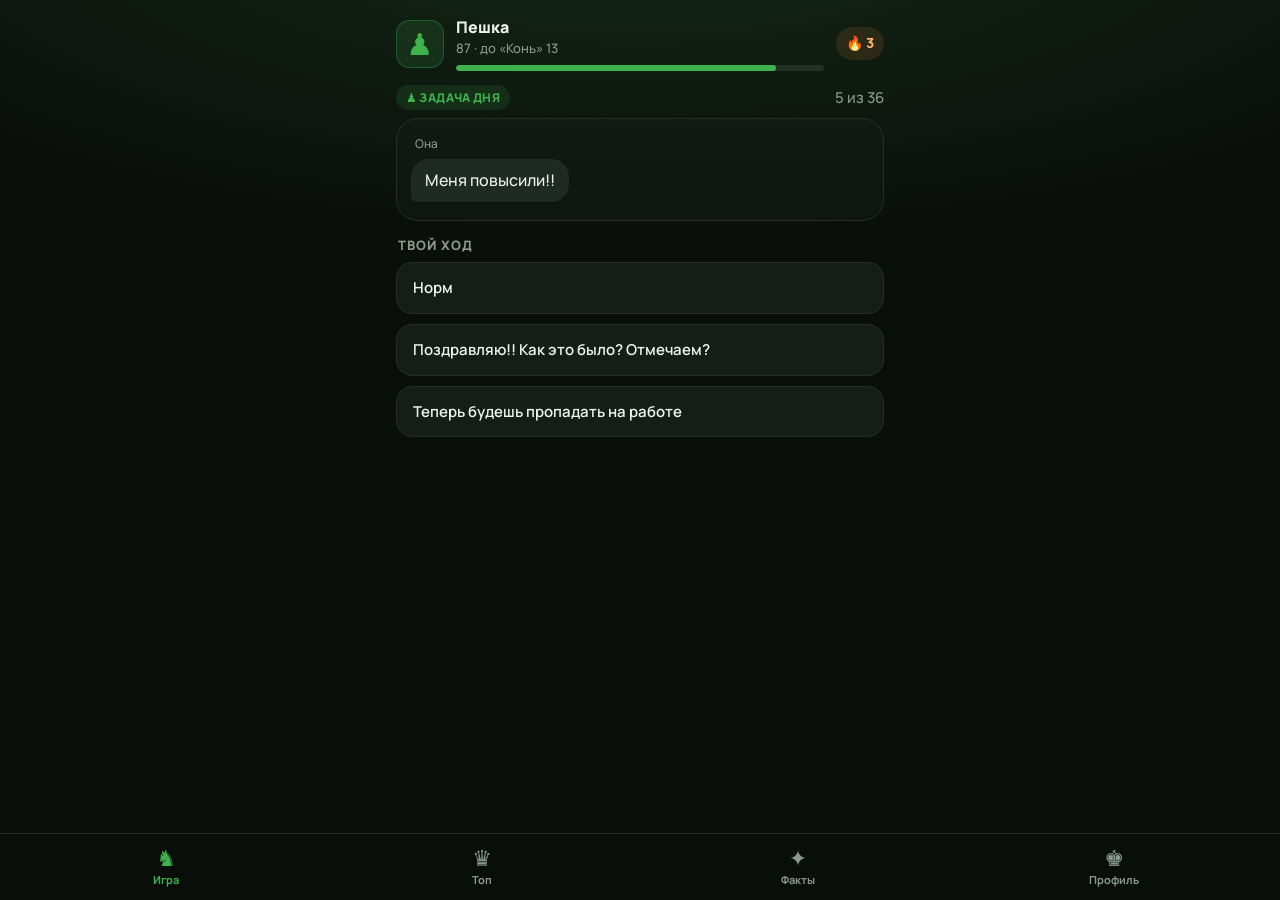
==== webapp_chess/index.html @ d517b085 "Mini App «Шах и чат» (/play/): задачи с оценкой хода на весь экран, топ за день/неделю/всё время, фа" ====
<!doctype html>
<html lang="ru">
<head>
  <meta charset="utf-8">
  <meta name="viewport" content="width=device-width, initial-scale=1, maximum-scale=1, user-scalable=no, viewport-fit=cover">
  <meta name="theme-color" content="#0b0f0c">
  <title>Шах и чат</title>
  <script src="https://telegram.org/js/telegram-web-app.js"></script>
  <link rel="preconnect" href="https://fonts.googleapis.com">
  <link rel="preconnect" href="https://fonts.gstatic.com" crossorigin>
  <link href="https://fonts.googleapis.com/css2?family=Manrope:wght@400;500;600;700;800&family=Unbounded:wght@600;800&display=swap" rel="stylesheet">
  <link rel="stylesheet" href="style.css">
</head>
<body>
  <main id="screen" class="screen"></main>

  <nav class="tabs" id="tabs">
    <button data-tab="game" class="active"><span class="ti">♞</span>Игра</button>
    <button data-tab="top"><span class="ti">♛</span>Топ</button>
    <button data-tab="facts"><span class="ti">✦</span>Факты</button>
    <button data-tab="profile"><span class="ti">♚</span>Профиль</button>
  </nav>

  <div id="verdict" class="verdict hidden"></div>
  <div id="toast" class="toast hidden"></div>

  <script src="app.js"></script>
</body>
</html>
---- webapp_chess/style.css ----
:root {
  --bg: #0b0f0c;
  --bg2: #111812;
  --card: #151d17;
  --line: #233026;
  --text: #eef3ee;
  --muted: #8a9a8d;
  --green: rgb(62, 178, 76);
  --green-soft: rgba(62, 178, 76, .14);
  --bubble: #1f2a22;
  /* оценки ходов, как в шахматных движках */
  --m-brill: #1fc7b0;
  --m-good: #3eb24c;
  --m-dub: #f0c330;
  --m-mistake: #f08a30;
  --m-blunder: #e5484d;
  --m-mate: #b67cff;
  --safe-b: env(safe-area-inset-bottom, 0px);
}

* { box-sizing: border-box; -webkit-tap-highlight-color: transparent; }
html, body { margin: 0; background: var(--bg); color: var(--text); }
body {
  font: 500 15px/1.45 Manrope, system-ui, sans-serif;
  min-height: 100vh;
  overflow-x: hidden;
  background:
    radial-gradient(120% 60% at 50% -10%, rgba(62, 178, 76, .16), transparent 60%),
    var(--bg);
}
button { font: inherit; color: inherit; border: 0; background: none; cursor: pointer; }
a { color: var(--green); }
.hidden { display: none !important; }

.screen { max-width: 520px; margin: 0 auto; padding: 16px 16px calc(90px + var(--safe-b)); }
.h1 { font: 800 22px/1.15 Unbounded, sans-serif; margin: 4px 0 14px; letter-spacing: -.01em; }
.h2 { font: 700 13px/1 Manrope, sans-serif; text-transform: uppercase; letter-spacing: .08em; color: var(--muted); margin: 22px 0 10px; }
.muted { color: var(--muted); }

/* шапка игры */
.head { display: flex; align-items: center; gap: 12px; margin-bottom: 14px; }
.rank-ico {
  width: 48px; height: 48px; border-radius: 14px; flex: none;
  display: grid; place-items: center; font-size: 30px;
  background: var(--green-soft); color: var(--green);
  box-shadow: inset 0 0 0 1px rgba(62, 178, 76, .35);
}
.head-main { flex: 1; min-width: 0; }
.head-title { font-weight: 800; font-size: 16px; }
.head-sub { color: var(--muted); font-size: 13px; }
.streak {
  display: flex; align-items: center; gap: 4px; padding: 6px 10px; border-radius: 999px;
  background: rgba(240, 138, 48, .12); color: #ffb36b; font-weight: 800; font-size: 14px;
}
.bar { height: 6px; border-radius: 99px; background: var(--line); overflow: hidden; margin-top: 7px; }
.bar > i { display: block; height: 100%; width: 0; border-radius: inherit; background: var(--green); transition: width .9s cubic-bezier(.2, .8, .2, 1); }

/* задача */
.task-label { display: flex; align-items: center; justify-content: space-between; margin: 6px 0 8px; }
.pill {
  display: inline-flex; align-items: center; gap: 6px; padding: 4px 10px; border-radius: 999px;
  background: var(--green-soft); color: var(--green); font-weight: 800; font-size: 12px; letter-spacing: .03em;
}
.chat {
  background: linear-gradient(180deg, #121a14, #0f1511);
  border: 1px solid var(--line); border-radius: 22px; padding: 16px 14px 18px; margin-bottom: 18px;
}
.chat .who { font-size: 12px; color: var(--muted); margin: 0 0 6px 4px; }
.bubble {
  display: inline-block; max-width: 86%; padding: 10px 14px; border-radius: 18px 18px 18px 6px;
  background: var(--bubble); font-size: 16px; animation: pop .35s ease-out both;
}
.situation { font-size: 16px; font-weight: 600; }
.chat .note { color: var(--muted); font-size: 13px; margin-top: 10px; }
.your-move { font: 800 13px/1 Manrope, sans-serif; text-transform: uppercase; letter-spacing: .08em; color: var(--muted); margin: 0 0 10px 2px; }
.moves { display: grid; gap: 10px; }
.move {
  text-align: left; padding: 14px 16px; border-radius: 16px; background: var(--card);
  border: 1px solid var(--line); font-weight: 600; font-size: 15px;
  transition: transform .12s, border-color .2s, background .2s; animation: rise .4s ease-out both;
}
.move:nth-child(2) { animation-delay: .06s; }
.move:nth-child(3) { animation-delay: .12s; }
.move:active { transform: scale(.98); }
.move.picked { border-color: var(--green); background: var(--green-soft); }
.moves.locked .move:not(.picked) { opacity: .45; }

.btn {
  display: flex; align-items: center; justify-content: center; gap: 8px; width: 100%;
  padding: 15px; border-radius: 16px; font-weight: 800; font-size: 16px;
  background: var(--green); color: #fff;
}
.btn.ghost { background: var(--card); color: var(--text); border: 1px solid var(--line); }
.btn:active { transform: scale(.98); }
.row { display: grid; grid-template-columns: 1fr 1fr; gap: 10px; margin-top: 10px; }

.empty { text-align: center; padding: 40px 10px; }
.empty .big { font-size: 56px; }

/* оценка хода на весь экран */
.verdict {
  position: fixed; inset: 0; z-index: 20; display: flex; flex-direction: column; justify-content: flex-end;
  background: rgba(5, 8, 6, .82); backdrop-filter: blur(6px); animation: fade .2s ease-out both;
}
.verdict-in { max-width: 520px; width: 100%; margin: 0 auto; padding: 24px 16px calc(20px + var(--safe-b)); }
.badge {
  width: 132px; height: 132px; border-radius: 50%; margin: 0 auto 14px; display: grid; place-items: center;
  font: 800 54px/1 Unbounded, sans-serif; color: #fff; background: var(--c);
  box-shadow: 0 0 0 8px color-mix(in srgb, var(--c) 22%, transparent), 0 0 60px color-mix(in srgb, var(--c) 55%, transparent);
  animation: stamp .55s cubic-bezier(.2, 1.6, .4, 1) both;
}
.v-name { text-align: center; font: 800 26px/1.1 Unbounded, sans-serif; color: var(--c); margin-bottom: 8px; animation: rise .4s .15s both; }
.v-delta { text-align: center; font: 800 20px/1 Manrope, sans-serif; margin-bottom: 18px; animation: rise .4s .25s both; }
.v-delta.plus { color: var(--green); }
.v-delta.minus { color: var(--m-blunder); }
.v-card { background: var(--card); border: 1px solid var(--line); border-radius: 18px; padding: 14px 16px; margin-bottom: 10px; animation: rise .4s .3s both; }
.v-card .lbl { font-size: 12px; color: var(--muted); font-weight: 700; text-transform: uppercase; letter-spacing: .06em; margin-bottom: 4px; }
.rankup { text-align: center; font-weight: 800; color: #ffd76b; margin-bottom: 12px; animation: pop .5s .4s both; }

/* топ */
.seg { display: grid; grid-template-columns: repeat(3, 1fr); background: var(--card); border: 1px solid var(--line); border-radius: 14px; padding: 4px; margin-bottom: 18px; }
.seg button { padding: 9px 0; border-radius: 10px; font-weight: 700; color: var(--muted); }
.seg button.active { background: var(--green); color: #fff; }
.podium { display: grid; grid-template-columns: 1fr 1.15fr 1fr; align-items: end; gap: 8px; margin-bottom: 18px; }
.pod { text-align: center; }
.pod .av {
  width: 54px; height: 54px; margin: 0 auto 6px; border-radius: 50%; display: grid; place-items: center;
  font: 800 20px/1 Unbounded, sans-serif; background: var(--card); border: 2px solid var(--line);
}
.pod.p1 .av { width: 66px; height: 66px; border-color: #ffd76b; box-shadow: 0 0 24px rgba(255, 215, 107, .35); }
.pod.p2 .av { border-color: #cfd6dd; }
.pod.p3 .av { border-color: #d39a62; }
.pod .nm { font-weight: 800; font-size: 14px; overflow: hidden; text-overflow: ellipsis; white-space: nowrap; }
.pod .pt { color: var(--muted); font-size: 13px; }
.pod .step { margin-top: 8px; border-radius: 12px 12px 0 0; background: var(--card); border: 1px solid var(--line); border-bottom: 0; font: 800 18px/1 Unbounded, sans-serif; padding-top: 10px; }
.pod.p1 .step { height: 74px; color: #ffd76b; }
.pod.p2 .step { height: 54px; color: #cfd6dd; }
.pod.p3 .step { height: 40px; color: #d39a62; }
.crown { font-size: 22px; line-height: 1; margin-bottom: 2px; }
.list { display: grid; gap: 6px; }
.li { display: flex; align-items: center; gap: 12px; padding: 11px 14px; border-radius: 14px; background: var(--card); border: 1px solid var(--line); }
.li.me { border-color: var(--green); background: var(--green-soft); }
.li .pl { width: 26px; color: var(--muted); font-weight: 800; }
.li .nm { flex: 1; font-weight: 700; min-width: 0; overflow: hidden; text-overflow: ellipsis; white-space: nowrap; }
.li .rk { color: var(--muted); font-size: 13px; }
.li .pt { font-weight: 800; }
.me-pin { position: sticky; bottom: calc(76px + var(--safe-b)); margin-top: 12px; }

/* факты */
.fact { background: var(--card); border: 1px solid var(--line); border-radius: 20px; padding: 16px; margin-bottom: 12px; }
.fact.day { border-color: rgba(62, 178, 76, .5); background: linear-gradient(180deg, rgba(62, 178, 76, .12), var(--card)); }
.fact .txt { font-size: 16px; font-weight: 600; margin: 8px 0 12px; }
.fact .tip { display: flex; gap: 8px; padding: 10px 12px; border-radius: 12px; background: rgba(255, 215, 107, .08); color: #f4e2a8; font-size: 14px; }
.fact .src { color: var(--muted); font-size: 12px; margin-top: 10px; }

/* профиль */
.hero { text-align: center; padding: 10px 0 4px; }
.hero .rank-ico { width: 84px; height: 84px; font-size: 52px; border-radius: 26px; margin: 0 auto 10px; }
.hero .rt { font: 800 46px/1 Unbounded, sans-serif; }
.hero .rn { color: var(--green); font-weight: 800; margin-top: 4px; }
.stats { display: grid; grid-template-columns: repeat(3, 1fr); gap: 8px; margin-top: 18px; }
.stat { background: var(--card); border: 1px solid var(--line); border-radius: 16px; padding: 12px 6px; text-align: center; }
.stat b { display: block; font: 800 20px/1.1 Unbounded, sans-serif; }
.stat span { color: var(--muted); font-size: 12px; }
.chart { display: flex; align-items: flex-end; gap: 4px; height: 110px; padding: 12px; background: var(--card); border: 1px solid var(--line); border-radius: 18px; }
.chart .col { flex: 1; display: flex; flex-direction: column; justify-content: flex-end; align-items: center; height: 100%; gap: 4px; }
.chart .col i { display: block; width: 100%; max-width: 18px; border-radius: 5px 5px 2px 2px; background: var(--green); min-height: 2px; }
.chart .col i.neg { background: var(--m-blunder); }
.chart .col span { font-size: 9px; color: var(--muted); }
.marks { display: grid; gap: 8px; }
.mk { display: flex; align-items: center; gap: 10px; }
.mk .b { width: 38px; height: 28px; border-radius: 9px; display: grid; place-items: center; font: 800 13px/1 Unbounded, sans-serif; color: #fff; background: var(--c); flex: none; }
.mk .tr { flex: 1; height: 10px; border-radius: 99px; background: var(--line); overflow: hidden; }
.mk .tr i { display: block; height: 100%; background: var(--c); border-radius: inherit; }
.mk .n { width: 34px; text-align: right; font-weight: 800; }
.ranks { display: grid; grid-template-columns: repeat(6, 1fr); gap: 6px; }
.rk-step { text-align: center; padding: 10px 0 8px; border-radius: 14px; background: var(--card); border: 1px solid var(--line); opacity: .45; }
.rk-step.on { opacity: 1; border-color: rgba(62, 178, 76, .5); }
.rk-step.cur { background: var(--green-soft); border-color: var(--green); }
.rk-step .f { font-size: 26px; line-height: 1; }
.rk-step .l { font-size: 10px; color: var(--muted); margin-top: 4px; }

/* нижняя панель */
.tabs {
  position: fixed; left: 0; right: 0; bottom: 0; z-index: 10; display: grid; grid-template-columns: repeat(4, 1fr);
  padding: 8px 8px calc(8px + var(--safe-b)); background: rgba(11, 15, 12, .92); backdrop-filter: blur(12px);
  border-top: 1px solid var(--line);
}
.tabs button { display: flex; flex-direction: column; align-items: center; gap: 2px; padding: 4px 0; font-size: 11px; font-weight: 700; color: var(--muted); }
.tabs .ti { font-size: 22px; line-height: 1.1; }
.tabs button.active { color: var(--green); }

.toast {
  position: fixed; left: 50%; bottom: calc(90px + var(--safe-b)); transform: translateX(-50%); z-index: 30;
  background: #222c25; border: 1px solid var(--line); padding: 10px 16px; border-radius: 12px; font-weight: 700; font-size: 14px;
  max-width: calc(100% - 32px);
}
.skel { height: 70px; border-radius: 16px; background: linear-gradient(90deg, var(--card), #1b251e, var(--card)); background-size: 200% 100%; animation: shimmer 1.2s infinite; margin-bottom: 10px; }

@keyframes pop { from { transform: scale(.85); opacity: 0; } to { transform: none; opacity: 1; } }
@keyframes rise { from { transform: translateY(12px); opacity: 0; } to { transform: none; opacity: 1; } }
@keyframes fade { from { opacity: 0; } to { opacity: 1; } }
@keyframes stamp { 0% { transform: scale(2.4) rotate(-12deg); opacity: 0; } 100% { transform: none; opacity: 1; } }
@keyframes shimmer { to { background-position: -200% 0; } }
@media (prefers-reduced-motion: reduce) { * { animation: none !important; transition: none !important; } }
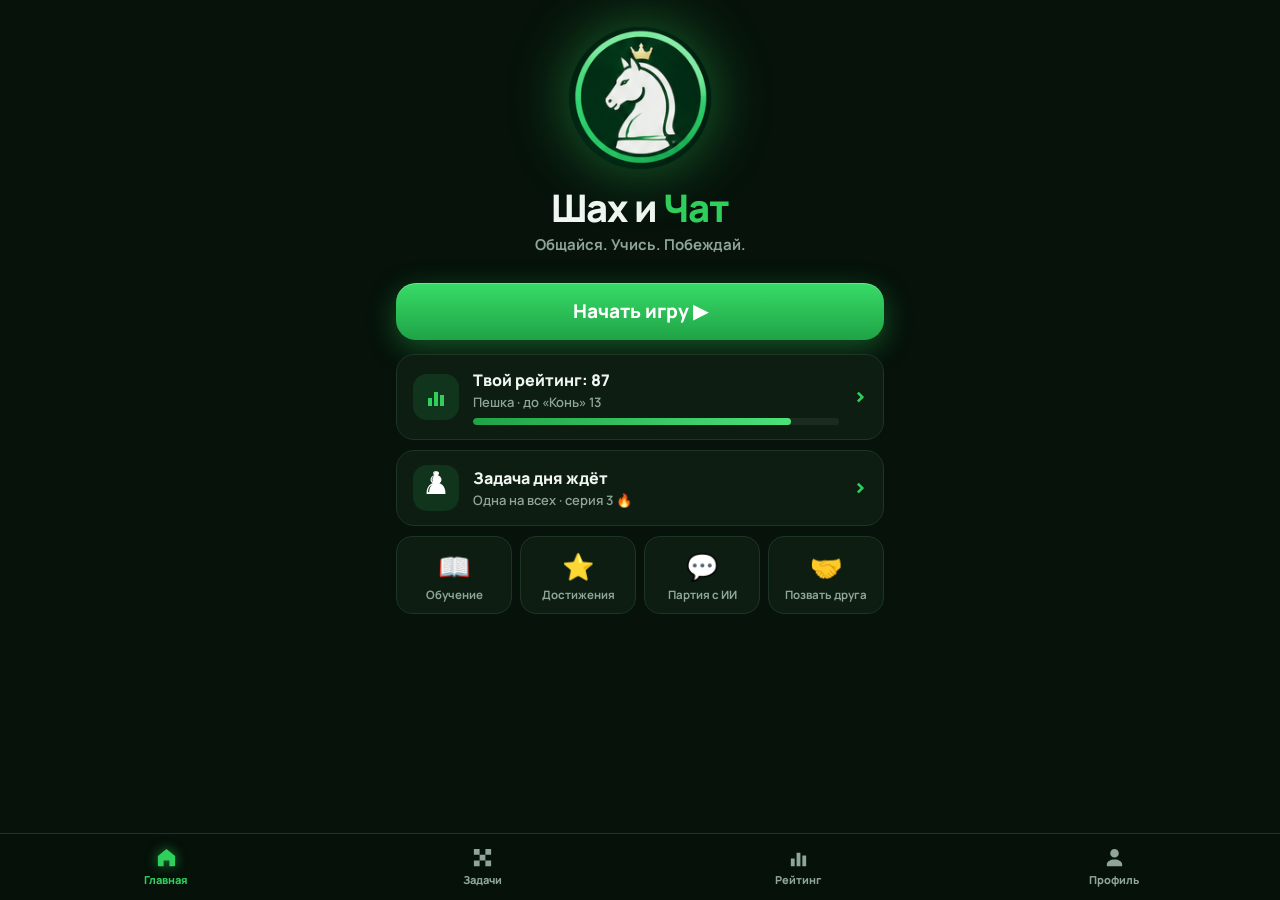
==== commit 8b4f6bf3: "Mini App «Шах и Чат» по макету: логотип-конь, белые 2D-фигуры, Главная/Задачи/Рейтинг/Профиль, Обуче" ====
--- a/webapp_chess/index.html
+++ b/webapp_chess/index.html
@@ -3,22 +3,32 @@
 <head>
   <meta charset="utf-8">
   <meta name="viewport" content="width=device-width, initial-scale=1, maximum-scale=1, user-scalable=no, viewport-fit=cover">
-  <meta name="theme-color" content="#0b0f0c">
-  <title>Шах и чат</title>
+  <meta name="theme-color" content="#06120a">
+  <title>Шах и Чат</title>
+  <link rel="icon" href="favicon.png">
   <script src="https://telegram.org/js/telegram-web-app.js"></script>
   <link rel="preconnect" href="https://fonts.googleapis.com">
   <link rel="preconnect" href="https://fonts.gstatic.com" crossorigin>
-  <link href="https://fonts.googleapis.com/css2?family=Manrope:wght@400;500;600;700;800&family=Unbounded:wght@600;800&display=swap" rel="stylesheet">
+  <link href="https://fonts.googleapis.com/css2?family=Manrope:wght@500;600;700;800&family=Noto+Sans+Symbols+2&display=swap" rel="stylesheet">
   <link rel="stylesheet" href="style.css">
 </head>
 <body>
+  <div class="board-bg"></div>
   <main id="screen" class="screen"></main>
 
   <nav class="tabs" id="tabs">
-    <button data-tab="game" class="active"><span class="ti">♞</span>Игра</button>
-    <button data-tab="top"><span class="ti">♛</span>Топ</button>
-    <button data-tab="facts"><span class="ti">✦</span>Факты</button>
-    <button data-tab="profile"><span class="ti">♚</span>Профиль</button>
+    <button data-tab="home" class="active">
+      <svg viewBox="0 0 24 24"><path d="M3 10.5 12 3l9 7.5V20a1 1 0 0 1-1 1h-5v-6h-6v6H4a1 1 0 0 1-1-1z"/></svg>Главная
+    </button>
+    <button data-tab="game">
+      <svg viewBox="0 0 24 24"><path d="M3 3h6v6H3zm6 6h6v6H9zm6-6h6v6h-6zM3 15h6v6H3zm12 0h6v6h-6z"/></svg>Задачи
+    </button>
+    <button data-tab="top">
+      <svg viewBox="0 0 24 24"><path d="M4 13h4v8H4zm6-6h4v14h-4zm6 3h4v11h-4z"/></svg>Рейтинг
+    </button>
+    <button data-tab="profile">
+      <svg viewBox="0 0 24 24"><path d="M12 12a4.5 4.5 0 1 0 0-9 4.5 4.5 0 0 0 0 9zm0 2c-4.4 0-8 2.2-8 5v2h16v-2c0-2.8-3.6-5-8-5z"/></svg>Профиль
+    </button>
   </nav>
 
   <div id="verdict" class="verdict hidden"></div>
--- a/webapp_chess/style.css
+++ b/webapp_chess/style.css
@@ -1,167 +1,204 @@
+/* «Шах и Чат»: тёмно-зелёный, белые 2D-фигуры, зелёные кнопки со свечением (по макету владельца 17.11) */
 :root {
-  --bg: #0b0f0c;
-  --bg2: #111812;
-  --card: #151d17;
-  --line: #233026;
-  --text: #eef3ee;
-  --muted: #8a9a8d;
-  --green: rgb(62, 178, 76);
-  --green-soft: rgba(62, 178, 76, .14);
-  --bubble: #1f2a22;
+  --bg: #06120a;
+  --card: #0d1d12;
+  --card2: #11261a;
+  --line: #1c3524;
+  --text: #f1f6f2;
+  --muted: #8ea597;
+  --green: #2fcf5c;
+  --green2: #1fa346;
+  --green-soft: rgba(47, 207, 92, .13);
+  --gold: #f2c94c;
+  --bubble: #1a2e21;
   /* оценки ходов, как в шахматных движках */
   --m-brill: #1fc7b0;
-  --m-good: #3eb24c;
+  --m-good: #2fcf5c;
   --m-dub: #f0c330;
   --m-mistake: #f08a30;
   --m-blunder: #e5484d;
   --m-mate: #b67cff;
   --safe-b: env(safe-area-inset-bottom, 0px);
+  --piece: "Noto Sans Symbols 2", "Segoe UI Symbol", "DejaVu Sans", sans-serif;
 }
 
 * { box-sizing: border-box; -webkit-tap-highlight-color: transparent; }
 html, body { margin: 0; background: var(--bg); color: var(--text); }
-body {
-  font: 500 15px/1.45 Manrope, system-ui, sans-serif;
-  min-height: 100vh;
-  overflow-x: hidden;
-  background:
-    radial-gradient(120% 60% at 50% -10%, rgba(62, 178, 76, .16), transparent 60%),
-    var(--bg);
-}
+body { font: 600 15px/1.45 Manrope, system-ui, sans-serif; min-height: 100vh; overflow-x: hidden; }
 button { font: inherit; color: inherit; border: 0; background: none; cursor: pointer; }
 a { color: var(--green); }
 .hidden { display: none !important; }
 
-.screen { max-width: 520px; margin: 0 auto; padding: 16px 16px calc(90px + var(--safe-b)); }
-.h1 { font: 800 22px/1.15 Unbounded, sans-serif; margin: 4px 0 14px; letter-spacing: -.01em; }
-.h2 { font: 700 13px/1 Manrope, sans-serif; text-transform: uppercase; letter-spacing: .08em; color: var(--muted); margin: 22px 0 10px; }
+/* шахматная доска, тающая книзу, + зелёный свет сверху */
+.board-bg {
+  position: fixed; inset: 0 0 auto 0; height: 420px; z-index: -1; pointer-events: none;
+  background:
+    radial-gradient(90% 70% at 50% 0%, rgba(47, 207, 92, .20), transparent 70%),
+    conic-gradient(rgba(255, 255, 255, .035) 25%, transparent 0 50%, rgba(255, 255, 255, .035) 0 75%, transparent 0) 0 0 / 64px 64px;
+  -webkit-mask-image: linear-gradient(#000 30%, transparent);
+  mask-image: linear-gradient(#000 30%, transparent);
+}
+
+.screen { max-width: 520px; margin: 0 auto; padding: 16px 16px calc(96px + var(--safe-b)); }
+.title { font: 800 26px/1.15 Manrope, sans-serif; margin: 6px 0 4px; letter-spacing: -.02em; }
+.subtitle { color: var(--muted); font-weight: 600; margin: 0 0 16px; }
+.h2 { font: 800 17px/1.2 Manrope, sans-serif; margin: 24px 0 10px; display: flex; justify-content: space-between; align-items: baseline; }
+.h2 small { color: var(--muted); font-size: 14px; }
 .muted { color: var(--muted); }
-
-/* шапка игры */
+.green { color: var(--green); }
+.piece { font-family: var(--piece); font-weight: 400; line-height: 1; color: #fff; }
+
+/* главная */
+.hero { text-align: center; padding: 8px 0 6px; }
+.hero img { width: 148px; height: 148px; filter: drop-shadow(0 0 30px rgba(47, 207, 92, .45)); animation: float 5s ease-in-out infinite; }
+.brand { font: 800 38px/1.05 Manrope, sans-serif; letter-spacing: -.03em; margin-top: 10px; }
+.brand span { color: var(--green); }
+.tagline { color: var(--muted); font-weight: 700; margin-top: 6px; }
+
+.btn {
+  display: flex; align-items: center; justify-content: center; gap: 10px; width: 100%;
+  padding: 16px; border-radius: 18px; font: 800 17px/1 Manrope, sans-serif; color: #fff;
+  background: linear-gradient(180deg, #38dc68, var(--green2));
+  box-shadow: 0 8px 28px rgba(47, 207, 92, .35), inset 0 1px 0 rgba(255, 255, 255, .25);
+  transition: transform .12s;
+}
+.btn.big { padding: 19px; font-size: 19px; border-radius: 20px; margin: 22px 0 14px; }
+.btn.ghost { background: var(--card); box-shadow: none; border: 1px solid var(--line); font-size: 15px; }
+.btn:active { transform: scale(.97); }
+.row { display: grid; grid-template-columns: 1fr 1fr; gap: 10px; margin-top: 10px; }
+
+.card {
+  display: flex; align-items: center; gap: 14px; width: 100%; text-align: left;
+  padding: 14px 16px; border-radius: 18px; background: var(--card); border: 1px solid var(--line); margin-bottom: 10px;
+}
+.card .ico { width: 46px; height: 46px; border-radius: 14px; display: grid; place-items: center; flex: none; background: var(--green-soft); color: var(--green); font-size: 24px; }
+.card .ico .piece { font-size: 30px; }
+.card .main { flex: 1; min-width: 0; }
+.card .t { font-weight: 800; font-size: 16px; }
+.card .s { color: var(--muted); font-size: 13px; font-weight: 600; }
+.card .arrow { color: var(--green); font-size: 22px; font-weight: 800; }
+.card.done .ico { background: rgba(242, 201, 76, .12); color: var(--gold); }
+
+.tiles { display: grid; grid-template-columns: repeat(4, 1fr); gap: 8px; }
+.tile { padding: 14px 4px 10px; border-radius: 16px; background: var(--card); border: 1px solid var(--line); text-align: center; font-size: 11.5px; font-weight: 700; color: var(--muted); }
+.tile .ti { font-size: 26px; line-height: 1.2; margin-bottom: 4px; display: block; }
+.tile:active { transform: scale(.96); }
+
+/* шапка задач */
 .head { display: flex; align-items: center; gap: 12px; margin-bottom: 14px; }
 .rank-ico {
-  width: 48px; height: 48px; border-radius: 14px; flex: none;
-  display: grid; place-items: center; font-size: 30px;
-  background: var(--green-soft); color: var(--green);
-  box-shadow: inset 0 0 0 1px rgba(62, 178, 76, .35);
-}
+  width: 50px; height: 50px; border-radius: 50%; flex: none; display: grid; place-items: center;
+  background: radial-gradient(circle at 50% 35%, #173c24, #0b1c11); border: 2px solid var(--green);
+  box-shadow: 0 0 18px rgba(47, 207, 92, .35);
+}
+.rank-ico .piece { font-size: 30px; }
 .head-main { flex: 1; min-width: 0; }
 .head-title { font-weight: 800; font-size: 16px; }
 .head-sub { color: var(--muted); font-size: 13px; }
-.streak {
-  display: flex; align-items: center; gap: 4px; padding: 6px 10px; border-radius: 999px;
-  background: rgba(240, 138, 48, .12); color: #ffb36b; font-weight: 800; font-size: 14px;
-}
-.bar { height: 6px; border-radius: 99px; background: var(--line); overflow: hidden; margin-top: 7px; }
-.bar > i { display: block; height: 100%; width: 0; border-radius: inherit; background: var(--green); transition: width .9s cubic-bezier(.2, .8, .2, 1); }
+.streak { display: flex; align-items: center; gap: 4px; padding: 6px 11px; border-radius: 999px; background: rgba(240, 138, 48, .13); color: #ffb36b; font-weight: 800; font-size: 14px; }
+.bar { height: 7px; border-radius: 99px; background: #1a2c20; overflow: hidden; margin-top: 7px; }
+.bar > i { display: block; height: 100%; width: 0; border-radius: inherit; background: linear-gradient(90deg, var(--green2), #4be27a); transition: width .9s cubic-bezier(.2, .8, .2, 1); }
 
 /* задача */
 .task-label { display: flex; align-items: center; justify-content: space-between; margin: 6px 0 8px; }
-.pill {
-  display: inline-flex; align-items: center; gap: 6px; padding: 4px 10px; border-radius: 999px;
-  background: var(--green-soft); color: var(--green); font-weight: 800; font-size: 12px; letter-spacing: .03em;
-}
-.chat {
-  background: linear-gradient(180deg, #121a14, #0f1511);
-  border: 1px solid var(--line); border-radius: 22px; padding: 16px 14px 18px; margin-bottom: 18px;
-}
+.pill { display: inline-flex; align-items: center; gap: 6px; padding: 5px 11px; border-radius: 999px; background: var(--green-soft); color: var(--green); font-weight: 800; font-size: 12px; letter-spacing: .03em; }
+.chat { background: linear-gradient(180deg, var(--card2), var(--card)); border: 1px solid var(--line); border-radius: 22px; padding: 16px 14px 18px; margin-bottom: 18px; }
 .chat .who { font-size: 12px; color: var(--muted); margin: 0 0 6px 4px; }
-.bubble {
-  display: inline-block; max-width: 86%; padding: 10px 14px; border-radius: 18px 18px 18px 6px;
-  background: var(--bubble); font-size: 16px; animation: pop .35s ease-out both;
-}
-.situation { font-size: 16px; font-weight: 600; }
+.bubble { display: inline-block; max-width: 86%; padding: 10px 14px; border-radius: 18px 18px 18px 6px; background: var(--bubble); font-size: 16px; font-weight: 600; animation: pop .35s ease-out both; }
+.situation { font-size: 16px; font-weight: 700; }
 .chat .note { color: var(--muted); font-size: 13px; margin-top: 10px; }
-.your-move { font: 800 13px/1 Manrope, sans-serif; text-transform: uppercase; letter-spacing: .08em; color: var(--muted); margin: 0 0 10px 2px; }
+.your-move { font-weight: 800; font-size: 13px; text-transform: uppercase; letter-spacing: .08em; color: var(--muted); margin: 0 0 10px 2px; }
 .moves { display: grid; gap: 10px; }
-.move {
-  text-align: left; padding: 14px 16px; border-radius: 16px; background: var(--card);
-  border: 1px solid var(--line); font-weight: 600; font-size: 15px;
-  transition: transform .12s, border-color .2s, background .2s; animation: rise .4s ease-out both;
-}
+.move { text-align: left; padding: 15px 16px; border-radius: 16px; background: var(--card); border: 1px solid var(--line); font-weight: 700; font-size: 15px; transition: transform .12s, border-color .2s, background .2s; animation: rise .4s ease-out both; }
 .move:nth-child(2) { animation-delay: .06s; }
 .move:nth-child(3) { animation-delay: .12s; }
 .move:active { transform: scale(.98); }
 .move.picked { border-color: var(--green); background: var(--green-soft); }
 .moves.locked .move:not(.picked) { opacity: .45; }
 
-.btn {
-  display: flex; align-items: center; justify-content: center; gap: 8px; width: 100%;
-  padding: 15px; border-radius: 16px; font-weight: 800; font-size: 16px;
-  background: var(--green); color: #fff;
-}
-.btn.ghost { background: var(--card); color: var(--text); border: 1px solid var(--line); }
-.btn:active { transform: scale(.98); }
-.row { display: grid; grid-template-columns: 1fr 1fr; gap: 10px; margin-top: 10px; }
-
-.empty { text-align: center; padding: 40px 10px; }
-.empty .big { font-size: 56px; }
+.empty { text-align: center; padding: 30px 10px; }
+.empty img { width: 110px; }
 
 /* оценка хода на весь экран */
-.verdict {
-  position: fixed; inset: 0; z-index: 20; display: flex; flex-direction: column; justify-content: flex-end;
-  background: rgba(5, 8, 6, .82); backdrop-filter: blur(6px); animation: fade .2s ease-out both;
-}
+.verdict { position: fixed; inset: 0; z-index: 20; display: flex; flex-direction: column; justify-content: flex-end; background: rgba(3, 9, 5, .85); backdrop-filter: blur(6px); animation: fade .2s ease-out both; overflow-y: auto; }
 .verdict-in { max-width: 520px; width: 100%; margin: 0 auto; padding: 24px 16px calc(20px + var(--safe-b)); }
-.badge {
-  width: 132px; height: 132px; border-radius: 50%; margin: 0 auto 14px; display: grid; place-items: center;
-  font: 800 54px/1 Unbounded, sans-serif; color: #fff; background: var(--c);
-  box-shadow: 0 0 0 8px color-mix(in srgb, var(--c) 22%, transparent), 0 0 60px color-mix(in srgb, var(--c) 55%, transparent);
-  animation: stamp .55s cubic-bezier(.2, 1.6, .4, 1) both;
-}
-.v-name { text-align: center; font: 800 26px/1.1 Unbounded, sans-serif; color: var(--c); margin-bottom: 8px; animation: rise .4s .15s both; }
-.v-delta { text-align: center; font: 800 20px/1 Manrope, sans-serif; margin-bottom: 18px; animation: rise .4s .25s both; }
+.badge { width: 128px; height: 128px; border-radius: 50%; margin: 0 auto 14px; display: grid; place-items: center; font: 800 54px/1 Manrope, sans-serif; color: #fff; background: var(--c); box-shadow: 0 0 0 8px color-mix(in srgb, var(--c) 22%, transparent), 0 0 60px color-mix(in srgb, var(--c) 55%, transparent); animation: stamp .55s cubic-bezier(.2, 1.6, .4, 1) both; }
+.v-name { text-align: center; font: 800 28px/1.1 Manrope, sans-serif; color: var(--c); margin-bottom: 8px; animation: rise .4s .15s both; }
+.v-delta { text-align: center; font-weight: 800; font-size: 19px; margin-bottom: 18px; animation: rise .4s .25s both; }
 .v-delta.plus { color: var(--green); }
 .v-delta.minus { color: var(--m-blunder); }
 .v-card { background: var(--card); border: 1px solid var(--line); border-radius: 18px; padding: 14px 16px; margin-bottom: 10px; animation: rise .4s .3s both; }
-.v-card .lbl { font-size: 12px; color: var(--muted); font-weight: 700; text-transform: uppercase; letter-spacing: .06em; margin-bottom: 4px; }
-.rankup { text-align: center; font-weight: 800; color: #ffd76b; margin-bottom: 12px; animation: pop .5s .4s both; }
-
-/* топ */
-.seg { display: grid; grid-template-columns: repeat(3, 1fr); background: var(--card); border: 1px solid var(--line); border-radius: 14px; padding: 4px; margin-bottom: 18px; }
-.seg button { padding: 9px 0; border-radius: 10px; font-weight: 700; color: var(--muted); }
-.seg button.active { background: var(--green); color: #fff; }
-.podium { display: grid; grid-template-columns: 1fr 1.15fr 1fr; align-items: end; gap: 8px; margin-bottom: 18px; }
-.pod { text-align: center; }
-.pod .av {
-  width: 54px; height: 54px; margin: 0 auto 6px; border-radius: 50%; display: grid; place-items: center;
-  font: 800 20px/1 Unbounded, sans-serif; background: var(--card); border: 2px solid var(--line);
-}
-.pod.p1 .av { width: 66px; height: 66px; border-color: #ffd76b; box-shadow: 0 0 24px rgba(255, 215, 107, .35); }
-.pod.p2 .av { border-color: #cfd6dd; }
-.pod.p3 .av { border-color: #d39a62; }
-.pod .nm { font-weight: 800; font-size: 14px; overflow: hidden; text-overflow: ellipsis; white-space: nowrap; }
-.pod .pt { color: var(--muted); font-size: 13px; }
-.pod .step { margin-top: 8px; border-radius: 12px 12px 0 0; background: var(--card); border: 1px solid var(--line); border-bottom: 0; font: 800 18px/1 Unbounded, sans-serif; padding-top: 10px; }
-.pod.p1 .step { height: 74px; color: #ffd76b; }
-.pod.p2 .step { height: 54px; color: #cfd6dd; }
-.pod.p3 .step { height: 40px; color: #d39a62; }
-.crown { font-size: 22px; line-height: 1; margin-bottom: 2px; }
+.v-card .lbl { font-size: 12px; color: var(--muted); font-weight: 800; text-transform: uppercase; letter-spacing: .06em; margin-bottom: 4px; }
+.rankup .piece { color: inherit; }
+.rankup { text-align: center; font-weight: 800; color: var(--gold); margin-bottom: 12px; animation: pop .5s .4s both; }
+
+/* сегменты */
+.seg { display: grid; grid-auto-flow: column; grid-auto-columns: 1fr; gap: 6px; margin-bottom: 16px; }
+.seg button { padding: 10px 0; border-radius: 14px; font-weight: 800; color: var(--muted); background: var(--card); border: 1px solid var(--line); }
+.seg button.active { background: linear-gradient(180deg, #38dc68, var(--green2)); color: #fff; border-color: transparent; box-shadow: 0 4px 16px rgba(47, 207, 92, .3); }
+
+/* рейтинг */
 .list { display: grid; gap: 6px; }
-.li { display: flex; align-items: center; gap: 12px; padding: 11px 14px; border-radius: 14px; background: var(--card); border: 1px solid var(--line); }
+.li { display: flex; align-items: center; gap: 12px; padding: 10px 14px; border-radius: 16px; background: var(--card); border: 1px solid var(--line); }
 .li.me { border-color: var(--green); background: var(--green-soft); }
-.li .pl { width: 26px; color: var(--muted); font-weight: 800; }
-.li .nm { flex: 1; font-weight: 700; min-width: 0; overflow: hidden; text-overflow: ellipsis; white-space: nowrap; }
-.li .rk { color: var(--muted); font-size: 13px; }
-.li .pt { font-weight: 800; }
-.me-pin { position: sticky; bottom: calc(76px + var(--safe-b)); margin-top: 12px; }
+.li .pl { width: 24px; font-weight: 800; color: var(--muted); text-align: center; }
+.li .pl.m1 { color: var(--gold); } .li .pl.m2 { color: #cfd6dd; } .li .pl.m3 { color: #d39a62; }
+.av { width: 40px; height: 40px; border-radius: 50%; flex: none; display: grid; place-items: center; font-weight: 800; font-size: 17px; color: #fff; background: hsl(var(--h) 45% 32%); border: 2px solid hsl(var(--h) 55% 50% / .6); }
+.av.top1 { border-color: var(--gold); box-shadow: 0 0 14px rgba(242, 201, 76, .4); }
+.av.knight { background: none; border: 0; }
+.av.knight img { width: 40px; height: 40px; }
+.li .nm { flex: 1; min-width: 0; }
+.li .nm b { display: block; overflow: hidden; text-overflow: ellipsis; white-space: nowrap; }
+.li .nm span { color: var(--muted); font-size: 12px; }
+.li .pt { font-weight: 800; font-size: 16px; }
+.me-pin { position: sticky; bottom: calc(80px + var(--safe-b)); margin-top: 10px; }
 
 /* факты */
 .fact { background: var(--card); border: 1px solid var(--line); border-radius: 20px; padding: 16px; margin-bottom: 12px; }
-.fact.day { border-color: rgba(62, 178, 76, .5); background: linear-gradient(180deg, rgba(62, 178, 76, .12), var(--card)); }
-.fact .txt { font-size: 16px; font-weight: 600; margin: 8px 0 12px; }
-.fact .tip { display: flex; gap: 8px; padding: 10px 12px; border-radius: 12px; background: rgba(255, 215, 107, .08); color: #f4e2a8; font-size: 14px; }
+.fact.day { border-color: rgba(47, 207, 92, .5); background: linear-gradient(180deg, rgba(47, 207, 92, .12), var(--card)); }
+.fact .txt { font-size: 16px; font-weight: 700; margin: 8px 0 12px; }
+.fact .tip { display: flex; gap: 8px; padding: 10px 12px; border-radius: 12px; background: rgba(242, 201, 76, .08); color: #f4e2a8; font-size: 14px; }
 .fact .src { color: var(--muted); font-size: 12px; margin-top: 10px; }
+.back { display: inline-flex; align-items: center; gap: 6px; color: var(--muted); font-weight: 800; margin-bottom: 6px; padding: 4px 0; }
 
 /* профиль */
-.hero { text-align: center; padding: 10px 0 4px; }
-.hero .rank-ico { width: 84px; height: 84px; font-size: 52px; border-radius: 26px; margin: 0 auto 10px; }
-.hero .rt { font: 800 46px/1 Unbounded, sans-serif; }
-.hero .rn { color: var(--green); font-weight: 800; margin-top: 4px; }
+.me-hero { text-align: center; padding-top: 4px; }
+.me-hero .ava { position: relative; width: 104px; height: 104px; margin: 0 auto 10px; }
+.me-hero .ava img { width: 104px; height: 104px; filter: drop-shadow(0 0 22px rgba(47, 207, 92, .4)); }
+.me-hero .nm { font-weight: 800; font-size: 22px; }
+.me-hero .rt { color: var(--muted); font-weight: 700; margin-top: 2px; }
+.me-hero .rt b { color: var(--text); }
+.xp { max-width: 300px; margin: 12px auto 0; }
+.xp .bar { height: 12px; background: #13251a; border: 1px solid var(--line); }
+.xp .cap { display: flex; justify-content: space-between; color: var(--muted); font-size: 12px; margin-top: 6px; font-weight: 700; }
 .stats { display: grid; grid-template-columns: repeat(3, 1fr); gap: 8px; margin-top: 18px; }
 .stat { background: var(--card); border: 1px solid var(--line); border-radius: 16px; padding: 12px 6px; text-align: center; }
-.stat b { display: block; font: 800 20px/1.1 Unbounded, sans-serif; }
+.stat b { display: block; font-size: 20px; font-weight: 800; }
 .stat span { color: var(--muted); font-size: 12px; }
+
+.ach-grid { display: grid; grid-template-columns: repeat(4, 1fr); gap: 10px; }
+.ach { text-align: center; }
+.ach .medal {
+  width: 62px; height: 62px; margin: 0 auto 6px; border-radius: 50%; display: grid; place-items: center; font-size: 26px;
+  background: #0f1d14; border: 2px solid #22382a; color: #4b6152; filter: grayscale(1);
+  clip-path: polygon(50% 0, 93% 25%, 93% 75%, 50% 100%, 7% 75%, 7% 25%);
+}
+.ach .medal .piece { font-size: 30px; color: #4b6152; }
+.ach.on .medal { filter: none; background: radial-gradient(circle at 50% 30%, #2f7a45, #12321d); border-color: var(--green); color: #fff; }
+.ach.on .medal .piece { color: #fff; }
+.ach .l { font-size: 11px; font-weight: 700; color: var(--muted); line-height: 1.2; }
+.ach.on .l { color: var(--text); }
+.ach-list .card .ico { font-size: 22px; }
+.ach-list .card.locked { opacity: .55; }
+.check { width: 26px; height: 26px; border-radius: 50%; display: grid; place-items: center; background: var(--green); color: #fff; font-size: 15px; font-weight: 800; flex: none; }
+.lock { color: var(--muted); font-size: 16px; }
+
+.ranks { display: grid; grid-template-columns: repeat(6, 1fr); gap: 6px; }
+.rk-step { text-align: center; padding: 10px 0 8px; border-radius: 14px; background: var(--card); border: 1px solid var(--line); opacity: .4; }
+.rk-step.on { opacity: 1; }
+.rk-step.cur { background: var(--green-soft); border-color: var(--green); }
+.rk-step .piece { font-size: 28px; }
+.rk-step .l { font-size: 10px; color: var(--muted); margin-top: 4px; }
 .chart { display: flex; align-items: flex-end; gap: 4px; height: 110px; padding: 12px; background: var(--card); border: 1px solid var(--line); border-radius: 18px; }
 .chart .col { flex: 1; display: flex; flex-direction: column; justify-content: flex-end; align-items: center; height: 100%; gap: 4px; }
 .chart .col i { display: block; width: 100%; max-width: 18px; border-radius: 5px 5px 2px 2px; background: var(--green); min-height: 2px; }
@@ -169,37 +206,25 @@
 .chart .col span { font-size: 9px; color: var(--muted); }
 .marks { display: grid; gap: 8px; }
 .mk { display: flex; align-items: center; gap: 10px; }
-.mk .b { width: 38px; height: 28px; border-radius: 9px; display: grid; place-items: center; font: 800 13px/1 Unbounded, sans-serif; color: #fff; background: var(--c); flex: none; }
-.mk .tr { flex: 1; height: 10px; border-radius: 99px; background: var(--line); overflow: hidden; }
+.mk .b { width: 40px; height: 28px; border-radius: 9px; display: grid; place-items: center; font-weight: 800; font-size: 13px; color: #fff; background: var(--c); flex: none; }
+.mk .tr { flex: 1; height: 10px; border-radius: 99px; background: #13251a; overflow: hidden; }
 .mk .tr i { display: block; height: 100%; background: var(--c); border-radius: inherit; }
 .mk .n { width: 34px; text-align: right; font-weight: 800; }
-.ranks { display: grid; grid-template-columns: repeat(6, 1fr); gap: 6px; }
-.rk-step { text-align: center; padding: 10px 0 8px; border-radius: 14px; background: var(--card); border: 1px solid var(--line); opacity: .45; }
-.rk-step.on { opacity: 1; border-color: rgba(62, 178, 76, .5); }
-.rk-step.cur { background: var(--green-soft); border-color: var(--green); }
-.rk-step .f { font-size: 26px; line-height: 1; }
-.rk-step .l { font-size: 10px; color: var(--muted); margin-top: 4px; }
 
 /* нижняя панель */
-.tabs {
-  position: fixed; left: 0; right: 0; bottom: 0; z-index: 10; display: grid; grid-template-columns: repeat(4, 1fr);
-  padding: 8px 8px calc(8px + var(--safe-b)); background: rgba(11, 15, 12, .92); backdrop-filter: blur(12px);
-  border-top: 1px solid var(--line);
-}
-.tabs button { display: flex; flex-direction: column; align-items: center; gap: 2px; padding: 4px 0; font-size: 11px; font-weight: 700; color: var(--muted); }
-.tabs .ti { font-size: 22px; line-height: 1.1; }
+.tabs { position: fixed; left: 0; right: 0; bottom: 0; z-index: 10; display: grid; grid-template-columns: repeat(4, 1fr); padding: 8px 8px calc(8px + var(--safe-b)); background: rgba(6, 18, 10, .94); backdrop-filter: blur(12px); border-top: 1px solid var(--line); }
+.tabs button { display: flex; flex-direction: column; align-items: center; gap: 3px; padding: 4px 0; font-size: 11px; font-weight: 800; color: var(--muted); }
+.tabs svg { width: 23px; height: 23px; fill: currentColor; }
 .tabs button.active { color: var(--green); }
-
-.toast {
-  position: fixed; left: 50%; bottom: calc(90px + var(--safe-b)); transform: translateX(-50%); z-index: 30;
-  background: #222c25; border: 1px solid var(--line); padding: 10px 16px; border-radius: 12px; font-weight: 700; font-size: 14px;
-  max-width: calc(100% - 32px);
-}
-.skel { height: 70px; border-radius: 16px; background: linear-gradient(90deg, var(--card), #1b251e, var(--card)); background-size: 200% 100%; animation: shimmer 1.2s infinite; margin-bottom: 10px; }
+.tabs button.active svg { filter: drop-shadow(0 0 6px rgba(47, 207, 92, .6)); }
+
+.toast { position: fixed; left: 50%; bottom: calc(92px + var(--safe-b)); transform: translateX(-50%); z-index: 30; background: #183022; border: 1px solid var(--line); padding: 10px 16px; border-radius: 12px; font-weight: 800; font-size: 14px; max-width: calc(100% - 32px); }
+.skel { height: 70px; border-radius: 16px; background: linear-gradient(90deg, var(--card), #15291c, var(--card)); background-size: 200% 100%; animation: shimmer 1.2s infinite; margin-bottom: 10px; }
 
 @keyframes pop { from { transform: scale(.85); opacity: 0; } to { transform: none; opacity: 1; } }
 @keyframes rise { from { transform: translateY(12px); opacity: 0; } to { transform: none; opacity: 1; } }
 @keyframes fade { from { opacity: 0; } to { opacity: 1; } }
 @keyframes stamp { 0% { transform: scale(2.4) rotate(-12deg); opacity: 0; } 100% { transform: none; opacity: 1; } }
 @keyframes shimmer { to { background-position: -200% 0; } }
+@keyframes float { 50% { transform: translateY(-6px); } }
 @media (prefers-reduced-motion: reduce) { * { animation: none !important; transition: none !important; } }
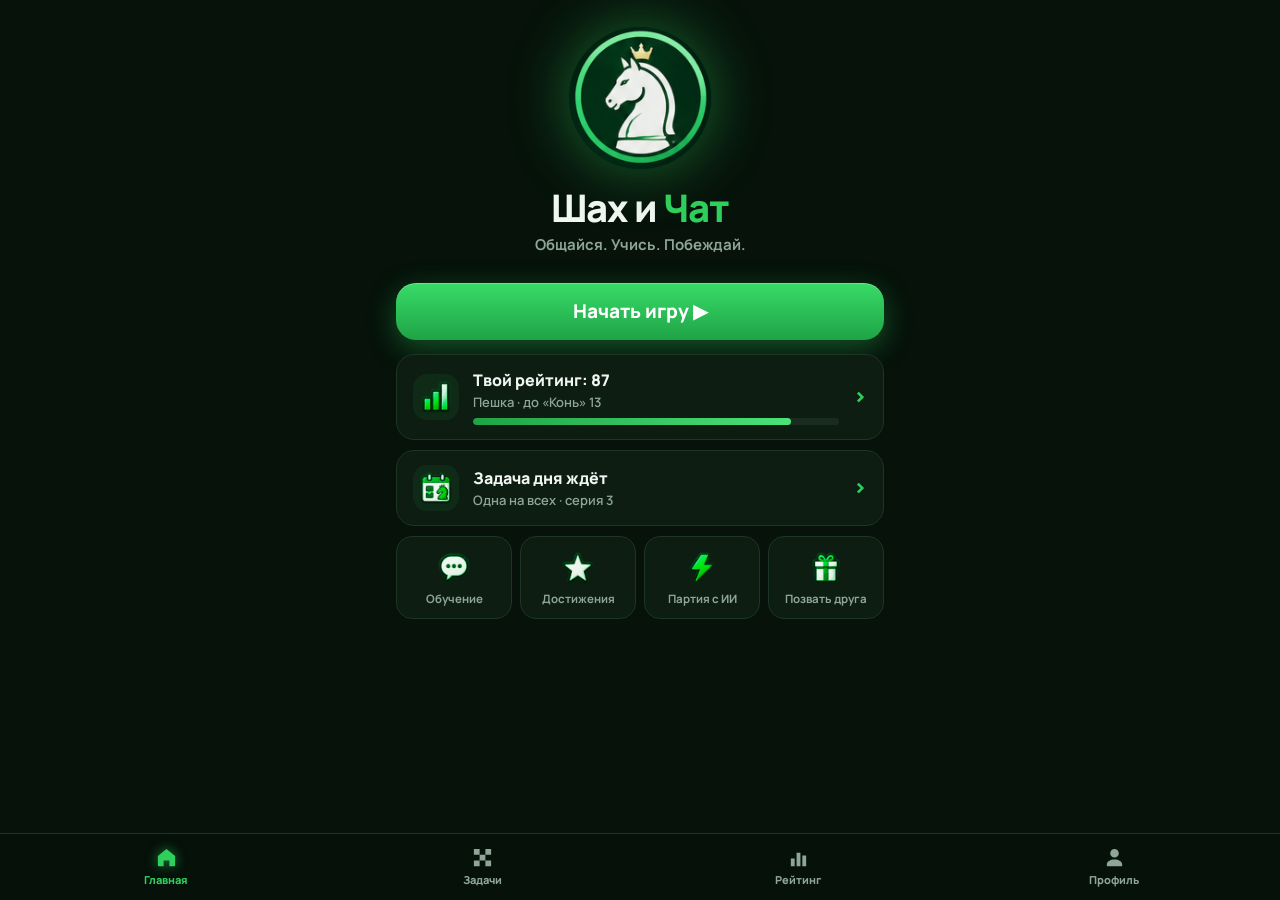
==== commit 0577b6f0: "Mini App в стиле листа эмодзи владельца: иконки оценок, фигур, плиток и достижений; 33 эмодзи 100×10" ====
--- a/webapp_chess/index.html
+++ b/webapp_chess/index.html
@@ -9,7 +9,7 @@
   <script src="https://telegram.org/js/telegram-web-app.js"></script>
   <link rel="preconnect" href="https://fonts.googleapis.com">
   <link rel="preconnect" href="https://fonts.gstatic.com" crossorigin>
-  <link href="https://fonts.googleapis.com/css2?family=Manrope:wght@500;600;700;800&family=Noto+Sans+Symbols+2&display=swap" rel="stylesheet">
+  <link href="https://fonts.googleapis.com/css2?family=Manrope:wght@500;600;700;800&display=swap" rel="stylesheet">
   <link rel="stylesheet" href="style.css">
 </head>
 <body>
--- a/webapp_chess/style.css
+++ b/webapp_chess/style.css
@@ -228,3 +228,24 @@
 @keyframes shimmer { to { background-position: -200% 0; } }
 @keyframes float { 50% { transform: translateY(-6px); } }
 @media (prefers-reduced-motion: reduce) { * { animation: none !important; transition: none !important; } }
+
+/* иконки набора (assets/emoji, вырезаны из листа владельца 17.11) */
+.ic { width: 24px; height: 24px; object-fit: contain; vertical-align: middle; }
+.card .ico .ic { width: 34px; height: 34px; }
+.card .ico { background: rgba(47, 207, 92, .08); }
+.tile .ti { width: 34px; height: 34px; display: block; margin: 0 auto 6px; object-fit: contain; }
+.rank-ico .ic { width: 34px; height: 34px; }
+.streak .ic { width: 18px; height: 18px; }
+.stat b .ic { width: 22px; height: 22px; margin-top: -4px; }
+.badge-img { display: block; width: 140px; height: 140px; margin: 0 auto 12px; filter: drop-shadow(0 0 30px color-mix(in srgb, var(--c) 60%, transparent)); animation: stamp .55s cubic-bezier(.2, 1.6, .4, 1) both; }
+.rankup .ic { width: 26px; height: 26px; margin-right: 4px; }
+.tip .ic { width: 20px; height: 20px; flex: none; }
+.ach .medal .ic { width: 38px; height: 38px; }
+.ach:not(.on) .medal .ic { opacity: .35; }
+.ach-list .card .ico .ic { width: 34px; height: 34px; }
+.ach-list .card.locked .ic { filter: grayscale(1); }
+.check-img { width: 28px; height: 28px; }
+.rk-step .ic { width: 30px; height: 30px; }
+.mk-img { width: 32px; height: 32px; flex: none; }
+.pl-crown { display: block; width: 16px; height: 16px; margin: 0 auto -2px; }
+.me-hero .ava img, .hero img { object-fit: contain; }
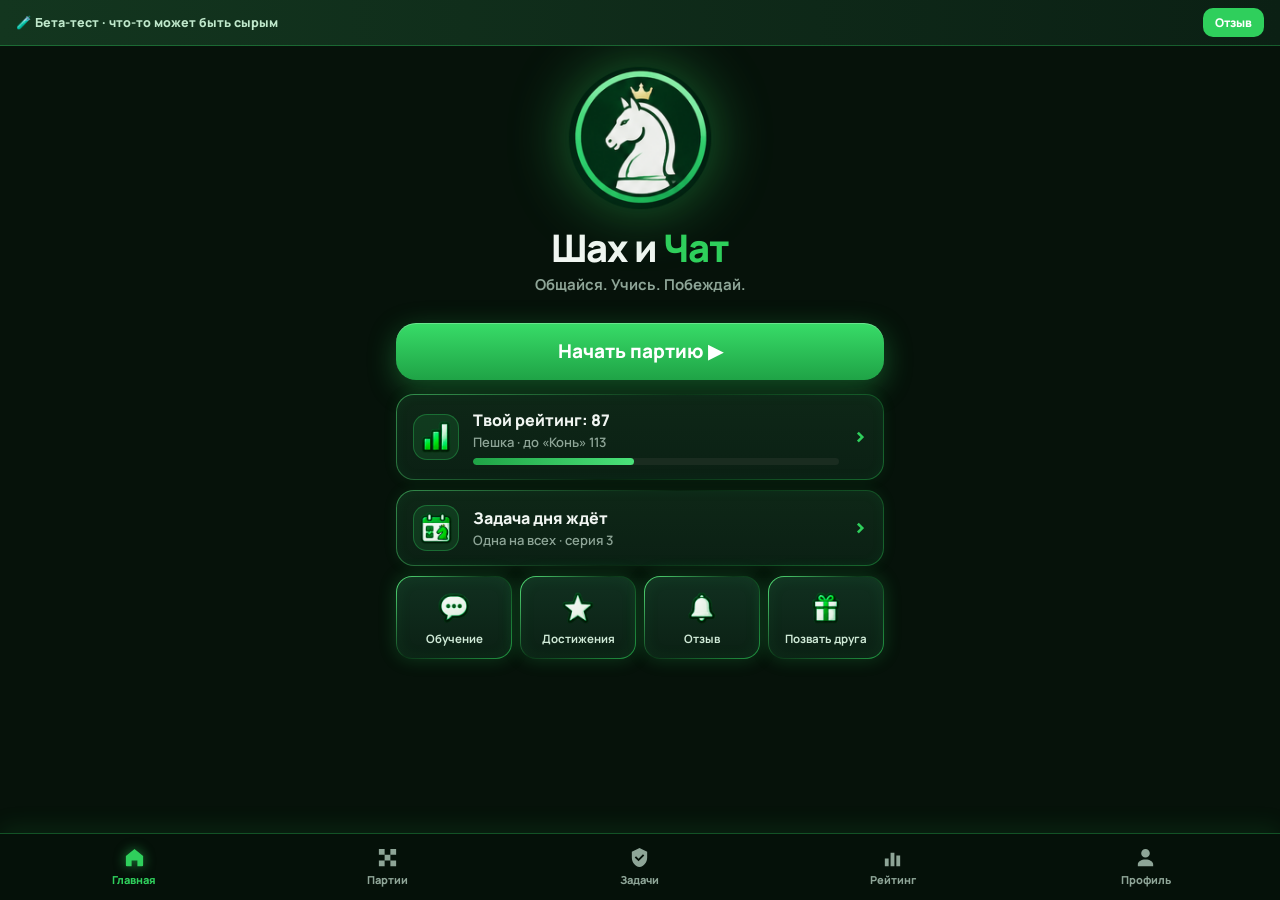
==== commit 127c8c64: "Закрытый бета-тест на 30 мест с обязательным отзывом; партии без ИИ как шахматная партия (8 живых пе" ====
--- a/webapp_chess/index.html
+++ b/webapp_chess/index.html
@@ -20,8 +20,11 @@
     <button data-tab="home" class="active">
       <svg viewBox="0 0 24 24"><path d="M3 10.5 12 3l9 7.5V20a1 1 0 0 1-1 1h-5v-6h-6v6H4a1 1 0 0 1-1-1z"/></svg>Главная
     </button>
+    <button data-tab="partii">
+      <svg viewBox="0 0 24 24"><path d="M3 3h6v6H3zm6 6h6v6H9zm6-6h6v6h-6zM3 15h6v6H3zm12 0h6v6h-6z"/></svg>Партии
+    </button>
     <button data-tab="game">
-      <svg viewBox="0 0 24 24"><path d="M3 3h6v6H3zm6 6h6v6H9zm6-6h6v6h-6zM3 15h6v6H3zm12 0h6v6h-6z"/></svg>Задачи
+      <svg viewBox="0 0 24 24"><path d="M12 2 4 6v6c0 5 3.4 9.4 8 10 4.6-.6 8-5 8-10V6zm-1 14-4-4 1.4-1.4L11 13.2l4.6-4.6L17 10z"/></svg>Задачи
     </button>
     <button data-tab="top">
       <svg viewBox="0 0 24 24"><path d="M4 13h4v8H4zm6-6h4v14h-4zm6 3h4v11h-4z"/></svg>Рейтинг
@@ -31,7 +34,9 @@
     </button>
   </nav>
 
+  <div id="beta-bar" class="beta-bar hidden"></div>
   <div id="verdict" class="verdict hidden"></div>
+  <div id="modal" class="verdict hidden"></div>
   <div id="toast" class="toast hidden"></div>
 
   <script src="app.js"></script>
--- a/webapp_chess/style.css
+++ b/webapp_chess/style.css
@@ -249,3 +249,85 @@
 .mk-img { width: 32px; height: 32px; flex: none; }
 .pl-crown { display: block; width: 16px; height: 16px; margin: 0 auto -2px; }
 .me-hero .ava img, .hero img { object-fit: contain; }
+
+/* 17.11: все панели зелёные неоновые (как раньше были синие/фиолетовые): градиентная рамка + свечение */
+:root {
+  --panel: #0b2014;
+  --edge: linear-gradient(135deg, rgba(90, 240, 130, .95), rgba(31, 163, 70, .25) 45%, rgba(47, 207, 92, .7));
+  --edge-soft: linear-gradient(135deg, rgba(90, 240, 130, .55), rgba(31, 163, 70, .12) 50%, rgba(47, 207, 92, .45));
+}
+.card, .tile, .stat, .li, .move, .chat, .fact, .v-card, .rk-step, .chart, .seg button:not(.active), .btn.ghost {
+  border: 1px solid transparent;
+  background: linear-gradient(180deg, #0e2717, var(--panel)) padding-box, var(--edge-soft) border-box;
+  box-shadow: 0 0 14px rgba(47, 207, 92, .10), inset 0 0 14px rgba(47, 207, 92, .05);
+}
+.card:active, .tile:active, .move:active { box-shadow: 0 0 20px rgba(47, 207, 92, .35), inset 0 0 16px rgba(47, 207, 92, .12); }
+.tile, .chat, .fact.day, .rk-step.cur, .li.me, .move.picked {
+  background: linear-gradient(180deg, #113020, var(--panel)) padding-box, var(--edge) border-box;
+  box-shadow: 0 0 18px rgba(47, 207, 92, .22), inset 0 0 16px rgba(47, 207, 92, .08);
+}
+.tile { color: #cfe9d6; }
+.card .ico { background: rgba(47, 207, 92, .12); box-shadow: inset 0 0 0 1px rgba(47, 207, 92, .35); }
+.ach-list .card.locked { box-shadow: none; }
+.tabs { border-top: 1px solid rgba(47, 207, 92, .35); box-shadow: 0 -6px 24px rgba(47, 207, 92, .10); }
+.bubble { background: #173923; box-shadow: inset 0 0 0 1px rgba(47, 207, 92, .25); }
+
+/* 17.11: партия как шахматная — игроки, шкала оценки, нотация, «доска»-переписка */
+.tabs { grid-template-columns: repeat(5, 1fr); }
+.gold { color: var(--gold); letter-spacing: 1px; }
+.center { text-align: center; }
+.beta-bar { position: sticky; top: 0; z-index: 9; display: flex; align-items: center; justify-content: space-between; gap: 8px; padding: 8px 16px; background: linear-gradient(90deg, #13361f, #0b2014); border-bottom: 1px solid rgba(47, 207, 92, .35); font-size: 12.5px; font-weight: 800; color: #bfe8cb; }
+.beta-bar button { padding: 6px 12px; border-radius: 10px; background: var(--green); color: #fff; font-weight: 800; font-size: 12px; }
+.board-top, .board-bottom { display: flex; align-items: center; gap: 10px; }
+.board-top { margin-bottom: 8px; }
+.board-bottom { margin-top: 8px; margin-bottom: 14px; }
+.board-top .back { font-size: 26px; margin: 0; padding: 0 6px 0 0; }
+.player { display: flex; align-items: center; gap: 10px; flex: 1; min-width: 0; }
+.player b { display: block; font-size: 15px; white-space: nowrap; overflow: hidden; text-overflow: ellipsis; }
+.player span { color: var(--muted); font-size: 12px; font-weight: 700; }
+.her-av { background: #1a2e21; border-color: rgba(47, 207, 92, .4); }
+.her-av .ic { width: 28px; height: 28px; }
+.clock { padding: 7px 12px; border-radius: 10px; background: #e9f2ec; color: #0b1c11; font-weight: 800; font-size: 15px; font-variant-numeric: tabular-nums; }
+.notation { display: flex; flex-wrap: wrap; gap: 6px; min-height: 26px; align-items: center; margin-bottom: 8px; font-size: 12px; }
+.notation.big { margin: 4px 0 0; }
+.nt { padding: 3px 8px; border-radius: 8px; font-weight: 800; color: #fff; background: color-mix(in srgb, var(--c) 35%, #0d1d12); border: 1px solid var(--c); }
+.board { display: flex; gap: 8px; height: min(52vh, 440px); }
+.evalbar { width: 12px; flex: none; border-radius: 6px; overflow: hidden; background: #1d0f10; border: 1px solid var(--line); display: flex; align-items: flex-end; }
+.evalbar i { display: block; width: 100%; background: linear-gradient(180deg, #4be27a, var(--green2)); transition: height .8s cubic-bezier(.2, .8, .2, 1); }
+.board-chat {
+  flex: 1; overflow-y: auto; padding: 12px 10px; border-radius: 18px; border: 1px solid transparent;
+  background:
+    conic-gradient(rgba(255, 255, 255, .025) 25%, transparent 0 50%, rgba(255, 255, 255, .025) 0 75%, transparent 0) 0 0 / 48px 48px padding-box,
+    linear-gradient(180deg, #0e2717, #08170e) padding-box, var(--edge-soft) border-box;
+  box-shadow: 0 0 18px rgba(47, 207, 92, .12);
+}
+.sys { text-align: center; color: var(--muted); font-size: 12.5px; margin: 0 8px 12px; padding: 8px 10px; border-radius: 12px; background: rgba(0, 0, 0, .25); }
+.msg { display: flex; align-items: flex-end; gap: 6px; margin-bottom: 8px; }
+.msg.me { justify-content: flex-end; }
+.bubble.mine { background: linear-gradient(180deg, #2a9c4b, #1f7d3b); border-radius: 18px 18px 6px 18px; box-shadow: none; }
+.msg-mark { width: 26px; height: 26px; flex: none; animation: stamp .5s cubic-bezier(.2, 1.6, .4, 1) both; }
+.typing { display: inline-flex; gap: 4px; padding: 12px 14px; }
+.typing i { width: 7px; height: 7px; border-radius: 50%; background: var(--muted); animation: blink 1s infinite; }
+.typing i:nth-child(2) { animation-delay: .15s; } .typing i:nth-child(3) { animation-delay: .3s; }
+@keyframes blink { 50% { opacity: .25; transform: translateY(-2px); } }
+.badge-img.sm { width: 104px; height: 104px; }
+.other { display: flex; gap: 10px; align-items: flex-start; padding: 8px 0; border-top: 1px solid rgba(47, 207, 92, .12); font-size: 14px; }
+.other:first-of-type { border-top: 0; }
+.other-ic { width: 26px; height: 26px; flex: none; margin-top: 2px; }
+.mk-txt { display: inline-grid; place-items: center; min-width: 26px; height: 26px; padding: 0 5px; border-radius: 50%; background: var(--c); color: #fff; font-weight: 800; font-size: 12px; flex: none; }
+.final .result { text-align: center; font: 800 52px/1 Manrope, sans-serif; letter-spacing: .04em; margin: 6px 0; animation: stamp .6s cubic-bezier(.2, 1.6, .4, 1) both; text-shadow: 0 0 30px currentColor; }
+.final-stats { display: grid; grid-template-columns: repeat(3, 1fr); gap: 8px; margin: 16px 0 12px; }
+.final-stats div { text-align: center; padding: 12px 4px; border-radius: 16px; background: linear-gradient(180deg, #0e2717, var(--panel)) padding-box, var(--edge-soft) border-box; border: 1px solid transparent; }
+.final-stats b { display: block; font-size: 17px; }
+.final-stats span { color: var(--muted); font-size: 11.5px; }
+.fb textarea { width: 100%; margin: 12px 0; padding: 12px; border-radius: 14px; border: 1px solid var(--line); background: #0b1c11; color: var(--text); font: 600 15px/1.4 Manrope, sans-serif; resize: vertical; }
+.stars { display: flex; justify-content: center; gap: 8px; margin-top: 10px; }
+.stars button { font-size: 34px; color: #2b4a35; transition: transform .1s; }
+.stars button.on { color: var(--gold); text-shadow: 0 0 12px rgba(242, 201, 76, .6); }
+.stars button:active { transform: scale(1.2); }
+.partiya .ico .ic { width: 32px; height: 32px; }
+.beta-bar { position: fixed; left: 0; right: 0; top: 0; }
+body.with-beta .screen { padding-top: 56px; }
+body.in-battle .tabs { display: none; }
+body.in-battle .screen { padding-bottom: calc(24px + var(--safe-b)); }
+.board { height: clamp(230px, 44vh, 420px); }
